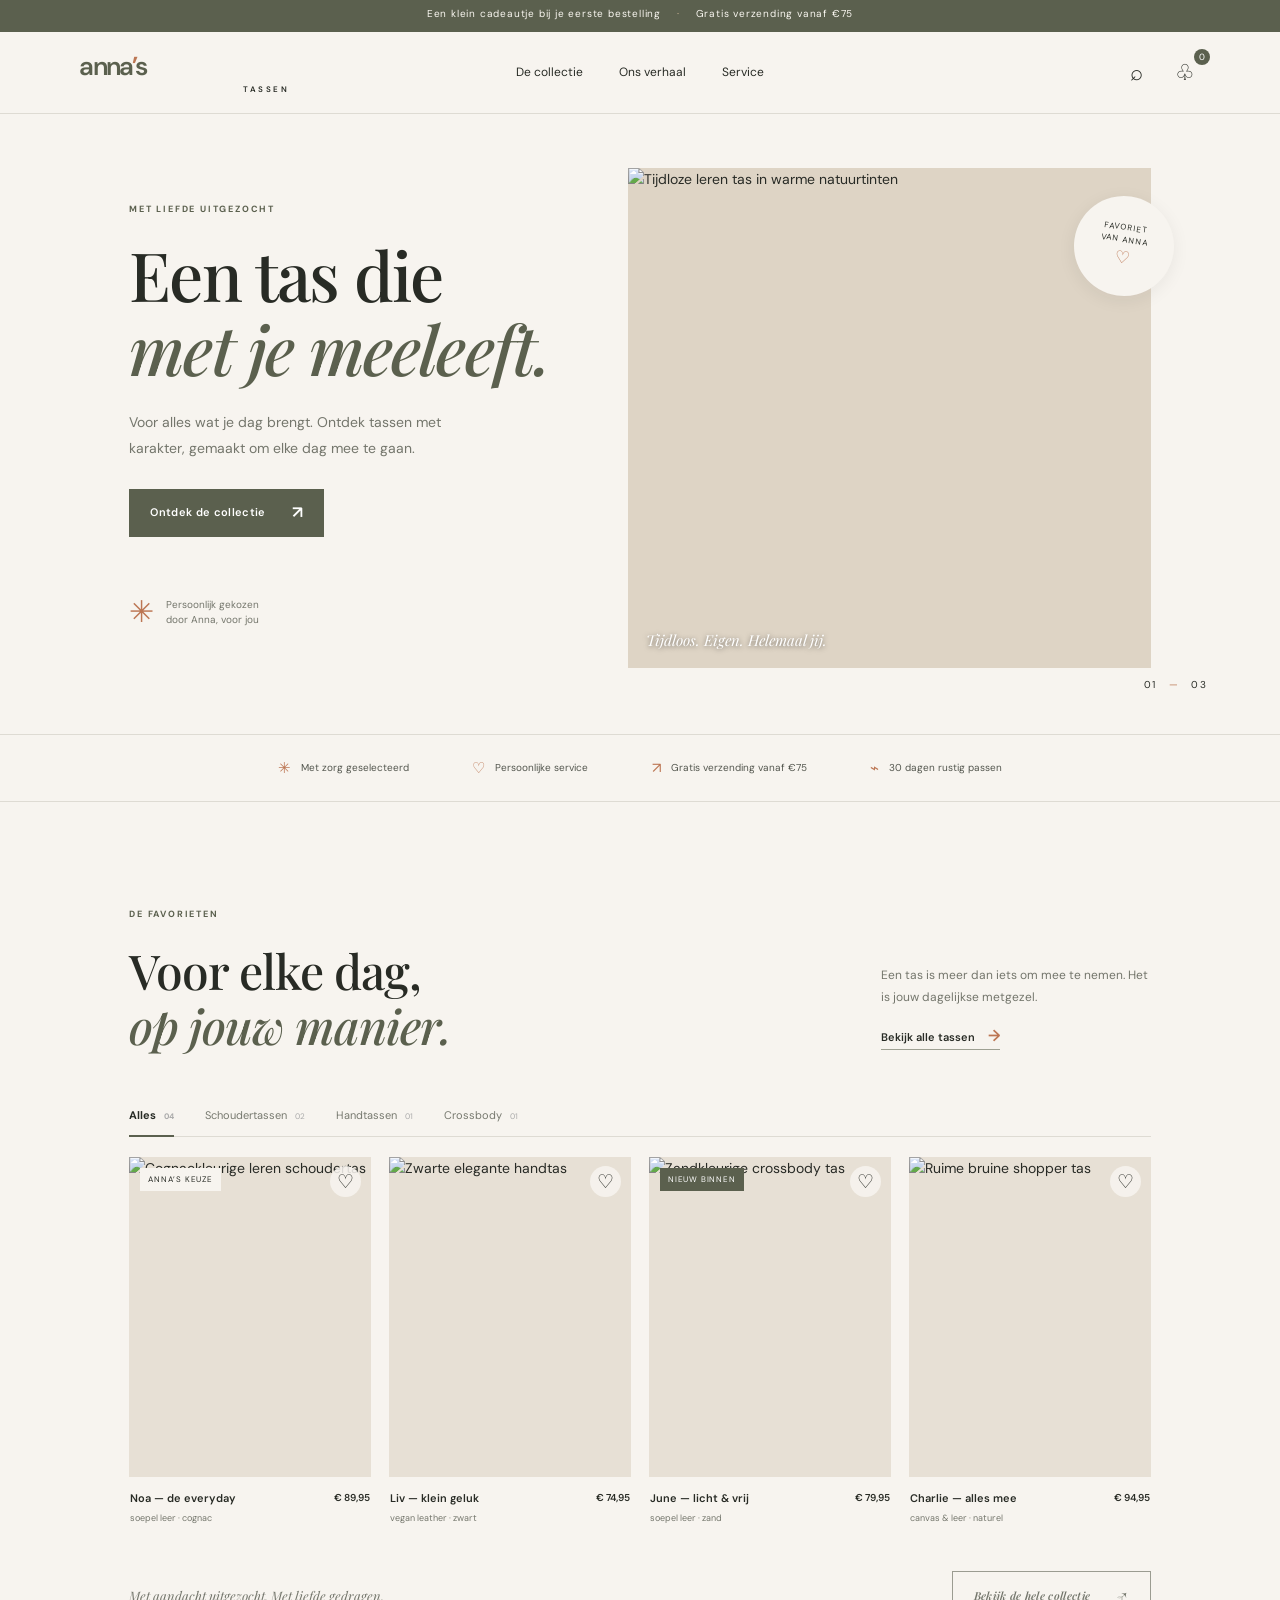
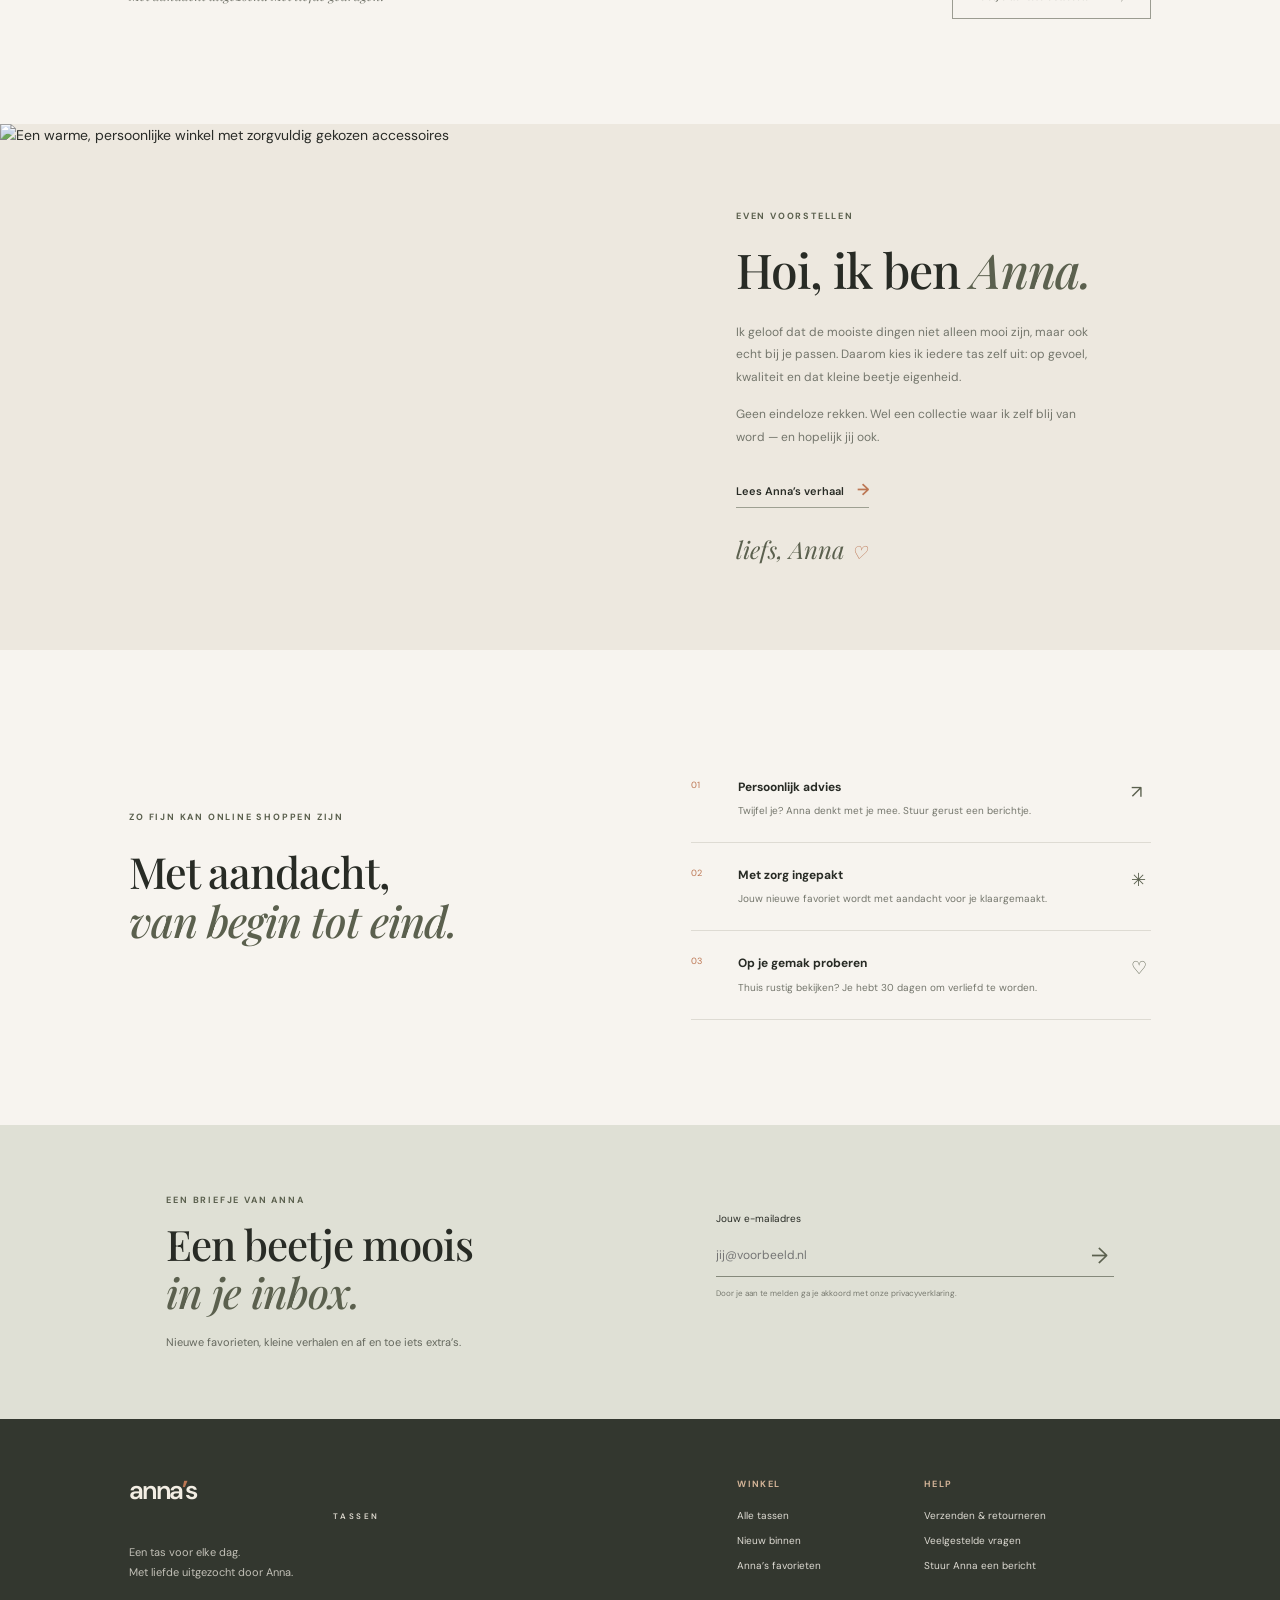
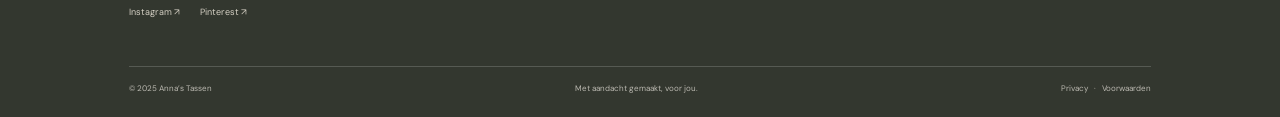
==== index.html @ 324e14d8 "Add files via upload" ====
<!doctype html>
<html lang="nl">
<head>
  <meta charset="utf-8"><meta name="viewport" content="width=device-width, initial-scale=1">
  <meta name="theme-color" content="#f7f3ed"><meta name="description" content="Ontdek de mooiste tassen voor elke dag. Met liefde uitgezocht door Anna.">
  <title>Anna’s Tassen — een tas voor elke dag</title>
  <link rel="preconnect" href="https://fonts.googleapis.com"><link rel="preconnect" href="https://fonts.gstatic.com" crossorigin>
  <link href="https://fonts.googleapis.com/css2?family=DM+Sans:wght@400;500;600;700&family=Playfair+Display:ital,wght@0,500;0,600;0,700;1,500;1,600&display=swap" rel="stylesheet">
  <link rel="stylesheet" href="styles.css">
</head>
<body>
  <div class="announcement">Een klein cadeautje bij je eerste bestelling <span>·</span> Gratis verzending vanaf €75</div>
  <header class="site-header"><button class="icon-button menu-toggle" aria-label="Menu openen" aria-expanded="false"><span></span><span></span></button><a class="wordmark" href="#home">anna<span>’</span>s <i>TASSEN</i></a><nav class="desktop-nav" aria-label="Hoofdnavigatie"><a href="#collectie">De collectie</a><a href="#verhaal">Ons verhaal</a><a href="#service">Service</a></nav><div class="header-actions"><button class="icon-button search-button" aria-label="Zoeken">⌕</button><button class="icon-button bag-button" aria-label="Winkelmandje">♧ <span class="bag-count">0</span></button></div></header>
  <main id="home">
    <section class="hero"><div class="hero-copy"><p class="eyebrow">MET LIEFDE UITGEZOCHT</p><h1>Een tas die<br><em>met je meeleeft.</em></h1><p class="hero-intro">Voor alles wat je dag brengt. Ontdek tassen met karakter, gemaakt om elke dag mee te gaan.</p><a class="button button-dark" href="#collectie">Ontdek de collectie <span>↗</span></a><div class="hero-note"><span class="note-star">✳</span><span>Persoonlijk gekozen<br>door Anna, voor jou</span></div></div><div class="hero-image-wrap"><img class="hero-image" src="https://images.unsplash.com/photo-1584917865442-de89df76afd3?auto=format&fit=crop&w=1400&q=85" alt="Tijdloze leren tas in warme natuurtinten"><div class="image-stamp"><span>FAVORIET<br>VAN ANNA</span><b>♡</b></div><div class="hero-caption">Tijdloos. Eigen. Helemaal jij.</div></div><div class="hero-index">01 <span>—</span> 03</div></section>
    <section class="trust-strip"><div><span>✳</span> Met zorg geselecteerd</div><div><span>♡</span> Persoonlijke service</div><div><span>↗</span> Gratis verzending vanaf €75</div><div><span>⌁</span> 30 dagen rustig passen</div></section>
    <section class="collection section-pad" id="collectie"><div class="section-heading"><div><p class="eyebrow">DE FAVORIETEN</p><h2>Voor elke dag,<br><em>op jouw manier.</em></h2></div><div class="heading-side"><p>Een tas is meer dan iets om mee te nemen. Het is jouw dagelijkse metgezel.</p><a class="text-link" href="winkel.html">Bekijk alle tassen <span>→</span></a></div></div>
      <div class="category-row"><button class="category active" data-filter="all">Alles <span>04</span></button><button class="category" data-filter="schouder">Schoudertassen <span>02</span></button><button class="category" data-filter="hand">Handtassen <span>01</span></button><button class="category" data-filter="crossbody">Crossbody <span>01</span></button></div>
      <div class="product-grid" id="producten">
        <article class="product-card" data-type="schouder"><a href="winkel.html" class="product-image"><img src="https://images.unsplash.com/photo-1590874103328-eac38a683ce7?auto=format&fit=crop&w=900&q=85" alt="Cognackleurige leren schoudertas"><span class="product-tag">ANNA’S KEUZE</span><button class="favorite" aria-label="Bewaar de Noa tas">♡</button></a><div class="product-info"><div><h3>Noa — de everyday</h3><p>soepel leer · cognac</p></div><span>€ 89,95</span></div></article>
        <article class="product-card" data-type="hand"><a href="winkel.html" class="product-image"><img src="https://images.unsplash.com/photo-1584917865442-de89df76afd3?auto=format&fit=crop&w=900&q=85" alt="Zwarte elegante handtas"><button class="favorite" aria-label="Bewaar de Liv tas">♡</button></a><div class="product-info"><div><h3>Liv — klein geluk</h3><p>vegan leather · zwart</p></div><span>€ 74,95</span></div></article>
        <article class="product-card" data-type="crossbody"><a href="winkel.html" class="product-image"><img src="https://images.unsplash.com/photo-1591561954557-26941169b49e?auto=format&fit=crop&w=900&q=85" alt="Zandkleurige crossbody tas"><span class="product-tag tag-new">NIEUW BINNEN</span><button class="favorite" aria-label="Bewaar de June tas">♡</button></a><div class="product-info"><div><h3>June — licht &amp; vrij</h3><p>soepel leer · zand</p></div><span>€ 79,95</span></div></article>
        <article class="product-card" data-type="schouder"><a href="winkel.html" class="product-image"><img src="https://images.unsplash.com/photo-1566150905458-1bf1fc113f0d?auto=format&fit=crop&w=900&q=85" alt="Ruime bruine shopper tas"><button class="favorite" aria-label="Bewaar de Charlie tas">♡</button></a><div class="product-info"><div><h3>Charlie — alles mee</h3><p>canvas &amp; leer · naturel</p></div><span>€ 94,95</span></div></article>
      </div><div class="collection-bottom"><span>Met aandacht uitgezocht. Met liefde gedragen.</span><a class="button button-outline" href="winkel.html">Bekijk de hele collectie <span>↗</span></a></div>
    </section>
    <section class="story" id="verhaal"><div class="story-image"><img src="https://images.unsplash.com/photo-1441986300917-64674bd600d8?auto=format&fit=crop&w=1200&q=85" alt="Een warme, persoonlijke winkel met zorgvuldig gekozen accessoires"></div><div class="story-copy"><p class="eyebrow">EVEN VOORSTELLEN</p><h2>Hoi, ik ben <em>Anna.</em></h2><p>Ik geloof dat de mooiste dingen niet alleen mooi zijn, maar ook echt bij je passen. Daarom kies ik iedere tas zelf uit: op gevoel, kwaliteit en dat kleine beetje eigenheid.</p><p>Geen eindeloze rekken. Wel een collectie waar ik zelf blij van word — en hopelijk jij ook.</p><a class="text-link" href="#service">Lees Anna’s verhaal <span>→</span></a><div class="signature">liefs, Anna <span>♡</span></div></div></section>
    <section class="service section-pad" id="service"><div class="service-title"><p class="eyebrow">ZO FIJN KAN ONLINE SHOPPEN ZIJN</p><h2>Met aandacht,<br><em>van begin tot eind.</em></h2></div><div class="service-item"><span class="service-number">01</span><div><h3>Persoonlijk advies</h3><p>Twijfel je? Anna denkt met je mee. Stuur gerust een berichtje.</p></div><span class="service-symbol">↗</span></div><div class="service-item"><span class="service-number">02</span><div><h3>Met zorg ingepakt</h3><p>Jouw nieuwe favoriet wordt met aandacht voor je klaargemaakt.</p></div><span class="service-symbol">✳</span></div><div class="service-item"><span class="service-number">03</span><div><h3>Op je gemak proberen</h3><p>Thuis rustig bekijken? Je hebt 30 dagen om verliefd te worden.</p></div><span class="service-symbol">♡</span></div></section>
    <section class="newsletter"><div><p class="eyebrow">EEN BRIEFJE VAN ANNA</p><h2>Een beetje moois<br><em>in je inbox.</em></h2><p>Nieuwe favorieten, kleine verhalen en af en toe iets extra’s.</p></div><form class="newsletter-form"><label for="email">Jouw e-mailadres</label><div><input type="email" id="email" placeholder="jij@voorbeeld.nl" required><button aria-label="Aanmelden">→</button></div><small>Door je aan te melden ga je akkoord met onze privacyverklaring.</small><p class="form-message" aria-live="polite"></p></form></section>
  </main>
  <footer class="footer"><div class="footer-main"><a class="wordmark footer-mark" href="#home">anna<span>’</span>s <i>TASSEN</i></a><p>Een tas voor elke dag.<br>Met liefde uitgezocht door Anna.</p><div class="socials"><a href="#">Instagram ↗</a><a href="#">Pinterest ↗</a></div></div><div class="footer-links"><div><h4>WINKEL</h4><a href="winkel.html">Alle tassen</a><a href="winkel.html">Nieuw binnen</a><a href="winkel.html">Anna’s favorieten</a></div><div><h4>HELP</h4><a href="#service">Verzenden &amp; retourneren</a><a href="#service">Veelgestelde vragen</a><a href="mailto:hallo@annastassen.nl">Stuur Anna een bericht</a></div></div><div class="footer-bottom"><span>© 2025 Anna’s Tassen</span><span>Met aandacht gemaakt, voor jou.</span><span>Privacy &nbsp; · &nbsp; Voorwaarden</span></div></footer>
  <div class="toast" role="status" aria-live="polite"></div><script src="script.js"></script>
</body>
</html>
---- styles.css ----
:root{--paper:#f7f4ef;--cream:#eee8de;--ink:#282b25;--muted:#74766c;--olive:#5b604e;--line:#dedbd3;--accent:#bc7653}*{box-sizing:border-box}html{scroll-behavior:smooth}body{margin:0;background:var(--paper);color:var(--ink);font:14px/1.6 'DM Sans',sans-serif}a{color:inherit;text-decoration:none}button,input{font:inherit}.announcement{height:32px;background:var(--olive);color:#fbf8f2;text-align:center;font-size:10px;letter-spacing:.08em;padding:6px}.announcement span{padding:0 12px;color:#d5bd9d}.site-header{height:82px;padding:0 6.2%;display:grid;grid-template-columns:1fr 1fr 1fr;align-items:center;border-bottom:1px solid var(--line)}.wordmark{font-size:26px;letter-spacing:-1.8px;font-weight:600;line-height:1;color:var(--olive);white-space:nowrap}.wordmark span{color:var(--accent)}.wordmark i{font-size:8px;letter-spacing:2.6px;font-style:normal;display:block;text-align:center;margin-top:6px;color:var(--ink)}.desktop-nav{display:flex;gap:36px;justify-content:center;font-size:12px}.desktop-nav a:hover,.text-link:hover{color:var(--accent)}.header-actions{display:flex;justify-content:flex-end;gap:20px}.icon-button{border:0;background:none;color:var(--ink);font-size:22px;cursor:pointer;position:relative}.bag-count{font-size:9px;background:var(--olive);color:#fff;border-radius:50%;width:16px;height:16px;display:inline-flex;align-items:center;justify-content:center;position:absolute;top:-5px;right:-9px}.menu-toggle{display:none}.hero{min-height:620px;padding:48px 10.1% 60px;display:grid;grid-template-columns:.9fr 1.1fr;gap:7%;align-items:center;position:relative}.eyebrow{font-size:9px;letter-spacing:.2em;font-weight:700;color:var(--olive);margin:0 0 22px}.hero h1,.shop-intro h1{font:500 clamp(44px,5.3vw,70px)/1.08 'Playfair Display',serif;letter-spacing:-1.8px;margin:0}.hero h1 em,.shop-intro h1 em{font-weight:500;color:var(--olive)}.hero-intro{max-width:350px;color:var(--muted);font-size:14px;line-height:1.9;margin:24px 0 27px}.button{min-height:48px;padding:0 21px;display:inline-flex;align-items:center;gap:26px;font-size:11px;font-weight:600;letter-spacing:.03em;transition:.2s}.button span{font-size:17px}.button-dark{background:var(--olive);color:white}.button-dark:hover{background:#454a3b;transform:translateY(-2px)}.button-outline{border:1px solid #9b9c91}.button-outline:hover{background:var(--olive);color:white;border-color:var(--olive)}.hero-note{display:flex;align-items:center;gap:12px;margin-top:52px;color:var(--muted);font-size:10px;line-height:1.5}.note-star{font-size:30px;color:var(--accent)}.hero-image-wrap{height:min(500px,52vw);min-height:390px;position:relative;background:#ded4c5}.hero-image{width:100%;height:100%;object-fit:cover;object-position:center 56%;display:block;filter:saturate(.8)}.image-stamp{position:absolute;right:-23px;top:28px;background:var(--paper);border-radius:50%;height:100px;width:100px;display:grid;align-content:center;text-align:center;font-size:8px;letter-spacing:.14em;line-height:1.5;transform:rotate(8deg);box-shadow:0 4px 18px #2221}.image-stamp b{font-size:17px;color:var(--accent);font-weight:400}.hero-caption{position:absolute;bottom:18px;left:18px;color:white;font:italic 15px 'Playfair Display',serif;text-shadow:0 1px 5px #0008}.hero-index{position:absolute;right:5.7%;bottom:41px;font-size:10px;letter-spacing:.13em}.hero-index span{color:var(--accent);padding:0 8px}.trust-strip{display:flex;justify-content:center;gap:5.5%;padding:21px 5%;border-block:1px solid var(--line);font-size:10px;color:#53564e}.trust-strip span{font-size:15px;color:var(--accent);vertical-align:-2px;padding-right:7px}.section-pad{padding:105px 10.1%}.section-heading{display:flex;justify-content:space-between;align-items:flex-end}.section-heading h2,.story h2,.service h2,.newsletter h2{font:500 48px/1.14 'Playfair Display',serif;letter-spacing:-1px;margin:0}.section-heading h2 em,.story h2 em,.service h2 em,.newsletter h2 em{font-weight:500;color:var(--olive)}.heading-side{max-width:270px;margin-bottom:4px}.heading-side p,.story-copy>p:not(.eyebrow){font-size:12px;color:var(--muted);line-height:1.9;margin:0 0 14px}.text-link{font-size:11px;font-weight:600;border-bottom:1px solid #9ea092;padding-bottom:5px}.text-link span{font-size:16px;margin-left:10px;color:var(--accent)}.category-row{display:flex;gap:31px;margin:54px 0 20px;border-bottom:1px solid var(--line)}.category{padding:0 0 12px;border:0;background:none;color:#77796f;font-size:11px;cursor:pointer;position:relative}.category span{font-size:8px;padding-left:5px;color:#aaa}.category.active{color:var(--ink);font-weight:700}.category.active:after{content:'';height:2px;background:var(--olive);position:absolute;bottom:-1px;left:0;right:0}.product-grid{display:grid;grid-template-columns:repeat(4,1fr);gap:18px}.product-card{min-width:0}.product-image{height:320px;display:block;position:relative;overflow:hidden;background:#e7e0d5}.product-image img{width:100%;height:100%;object-fit:cover;transition:transform .5s;filter:saturate(.8)}.product-card:hover .product-image img{transform:scale(1.035)}.product-tag{position:absolute;left:11px;top:11px;padding:5px 8px;background:var(--paper);font-size:8px;letter-spacing:.1em}.tag-new{background:var(--olive);color:white}.favorite{position:absolute;right:10px;top:9px;width:31px;height:31px;border:0;border-radius:50%;background:#f7f4efdd;font-size:19px;cursor:pointer;color:var(--ink)}.favorite.selected{color:var(--accent)}.product-info{display:flex;justify-content:space-between;gap:5px;padding:13px 1px}.product-info h3{font-size:11px;font-weight:600;margin:0}.product-info p{font-size:9px;color:var(--muted);margin:3px 0}.product-info>span{font-size:10px;font-weight:600;white-space:nowrap}.collection-bottom{display:flex;align-items:center;justify-content:space-between;margin-top:30px;color:var(--muted);font:italic 13px 'Playfair Display',serif}.story{display:grid;grid-template-columns:1fr 1fr;background:#ede8df;min-height:480px}.story-image{min-height:480px}.story-image img{width:100%;height:100%;max-height:560px;object-fit:cover;filter:saturate(.65)}.story-copy{padding:85px 15%;align-self:center}.story-copy .eyebrow{margin-bottom:18px}.story h2{margin-bottom:24px}.story-copy>p:not(.eyebrow){max-width:370px}.story-copy .text-link{display:inline-block;margin-top:14px}.signature{font:italic 24px 'Playfair Display',serif;color:var(--olive);margin-top:25px}.signature span{font-size:18px;color:var(--accent)}.service{display:grid;grid-template-columns:1fr 1fr;column-gap:10%;row-gap:0}.service-title{grid-row:span 3;align-self:center;padding-bottom:20px}.service-title h2{font-size:43px}.service-item{display:grid;grid-template-columns:35px 1fr 20px;gap:12px;padding:23px 0;border-bottom:1px solid var(--line);align-items:start}.service-number{font-size:9px;color:var(--accent)}.service-item h3{font-size:12px;margin:0 0 5px}.service-item p{font-size:10px;color:var(--muted);margin:0;line-height:1.7}.service-symbol{color:var(--olive);font-size:18px}.newsletter{background:#dfe0d5;padding:68px 13%;display:flex;justify-content:space-between;align-items:center;gap:7%}.newsletter .eyebrow{margin-bottom:14px}.newsletter h2{font-size:42px}.newsletter>div>p:last-child{color:#65685e;font-size:11px;margin:17px 0 0}.newsletter-form{width:42%;min-width:280px}.newsletter-form label{display:block;font-size:10px;margin-bottom:8px}.newsletter-form>div{display:flex;border-bottom:1px solid #85897b}.newsletter-form input{flex:1;background:transparent;border:0;outline:0;padding:11px 0;font-size:12px}.newsletter-form button{border:0;background:transparent;font-size:22px;color:var(--olive);cursor:pointer}.newsletter-form small{display:block;font-size:8px;color:#77796f;margin-top:10px}.form-message{min-height:14px;font-size:10px;color:var(--olive)}.footer{background:#33372f;color:#f4f0e8;padding:58px 10.1% 22px;display:grid;grid-template-columns:1.1fr 1fr;column-gap:15%}.footer-mark{color:#f3eee4}.footer-mark i{color:#ded9cf}.footer-main>p{font-size:11px;line-height:1.8;color:#c2c0b7;margin:23px 0}.socials{display:flex;gap:20px;font-size:9px;color:#d5d0c4}.footer-links{display:grid;grid-template-columns:1fr 1.4fr;gap:25px}.footer-links h4{font-size:9px;letter-spacing:.15em;color:#d2b397;margin:0 0 16px}.footer-links a{display:block;font-size:10px;color:#dedbd3;margin:9px 0}.footer-bottom{grid-column:1/-1;border-top:1px solid #ffffff2c;margin-top:46px;padding-top:15px;display:flex;justify-content:space-between;font-size:8px;color:#bcbab2}.toast{position:fixed;bottom:22px;left:50%;transform:translate(-50%,20px);opacity:0;pointer-events:none;background:var(--ink);color:white;padding:12px 18px;font-size:11px;transition:.25s;z-index:5}.toast.visible{opacity:1;transform:translate(-50%,0)}.shop-intro{padding-bottom:45px}.shop-intro h1{max-width:600px}.shop-intro>p:not(.eyebrow){max-width:430px;color:var(--muted);font-size:13px;margin:20px 0}.shop-collection{padding-top:20px}.shop-count{display:flex;justify-content:space-between;border-bottom:1px solid var(--line);padding:0 0 14px;font-size:11px;font-weight:600}.shop-count span+span{font-size:9px;color:var(--muted);font-weight:400}
@media(max-width:900px){.site-header{padding:0 5%}.hero{padding:42px 7%;gap:5%;min-height:560px}.hero-image-wrap{min-height:350px}.section-pad{padding:80px 7%}.product-grid{grid-template-columns:repeat(2,1fr);gap:24px 16px}.product-image{height:350px}.story-copy{padding:60px 10%}.trust-strip{gap:20px;flex-wrap:wrap}.service{padding:75px 7%;column-gap:5%}.newsletter{padding:60px 8%}.footer{padding-left:7%;padding-right:7%}}
@media(max-width:620px){.announcement{font-size:8px;letter-spacing:.02em}.site-header{height:70px;grid-template-columns:40px 1fr 70px}.menu-toggle{display:flex;flex-direction:column;gap:5px;padding:8px}.menu-toggle span{width:18px;height:1px;background:var(--ink)}.wordmark{justify-self:center;font-size:23px}.desktop-nav{display:none;position:absolute;z-index:4;top:102px;left:0;right:0;background:var(--paper);padding:22px 7%;flex-direction:column;gap:17px;border-bottom:1px solid var(--line)}.desktop-nav.open{display:flex}.header-actions{gap:10px}.search-button{display:none}.hero{display:flex;flex-direction:column;align-items:stretch;padding:43px 7% 58px;gap:28px}.hero-copy{padding:0}.hero h1{font-size:50px}.hero-intro{margin:17px 0 20px;font-size:12px}.hero-note{display:none}.hero-image-wrap{height:370px;min-height:0;margin-right:12px}.image-stamp{width:82px;height:82px;right:-12px}.hero-index{right:7%;bottom:24px}.trust-strip{padding:16px 7%;justify-content:space-between;gap:12px 8px;font-size:9px}.trust-strip>div{width:46%}.section-pad{padding:67px 7%}.section-heading{display:block}.section-heading h2,.story h2,.service h2,.newsletter h2{font-size:40px}.heading-side{margin-top:20px}.category-row{gap:22px;overflow-x:auto;white-space:nowrap;margin:36px 0 17px}.category{font-size:10px}.product-grid{gap:20px 10px}.product-image{height:230px}.product-info{display:block;padding-top:10px}.product-info>span{display:block;margin-top:4px}.product-info h3{font-size:10px}.product-info p{font-size:8px}.product-tag{font-size:7px;left:7px;top:7px}.favorite{right:6px;top:6px;width:27px;height:27px}.collection-bottom{align-items:flex-start;gap:16px;flex-direction:column}.collection-bottom .button{min-height:43px}.story{grid-template-columns:1fr}.story-image{min-height:300px;height:300px}.story-copy{padding:48px 8% 55px}.service{display:block;padding:66px 7%}.service-title{margin-bottom:24px}.service-title h2{font-size:38px}.service-item{padding:18px 0}.newsletter{display:block;padding:53px 8%}.newsletter h2{font-size:38px}.newsletter-form{width:100%;min-width:0;margin-top:28px}.footer{display:block;padding:48px 8% 18px}.footer-links{margin-top:36px;gap:13px}.footer-bottom{margin-top:36px;flex-wrap:wrap;gap:10px}.footer-bottom span:nth-child(2){order:3;width:100%}.shop-intro{padding-bottom:35px}.shop-intro h1{font-size:48px}.shop-collection{padding-top:15px}}
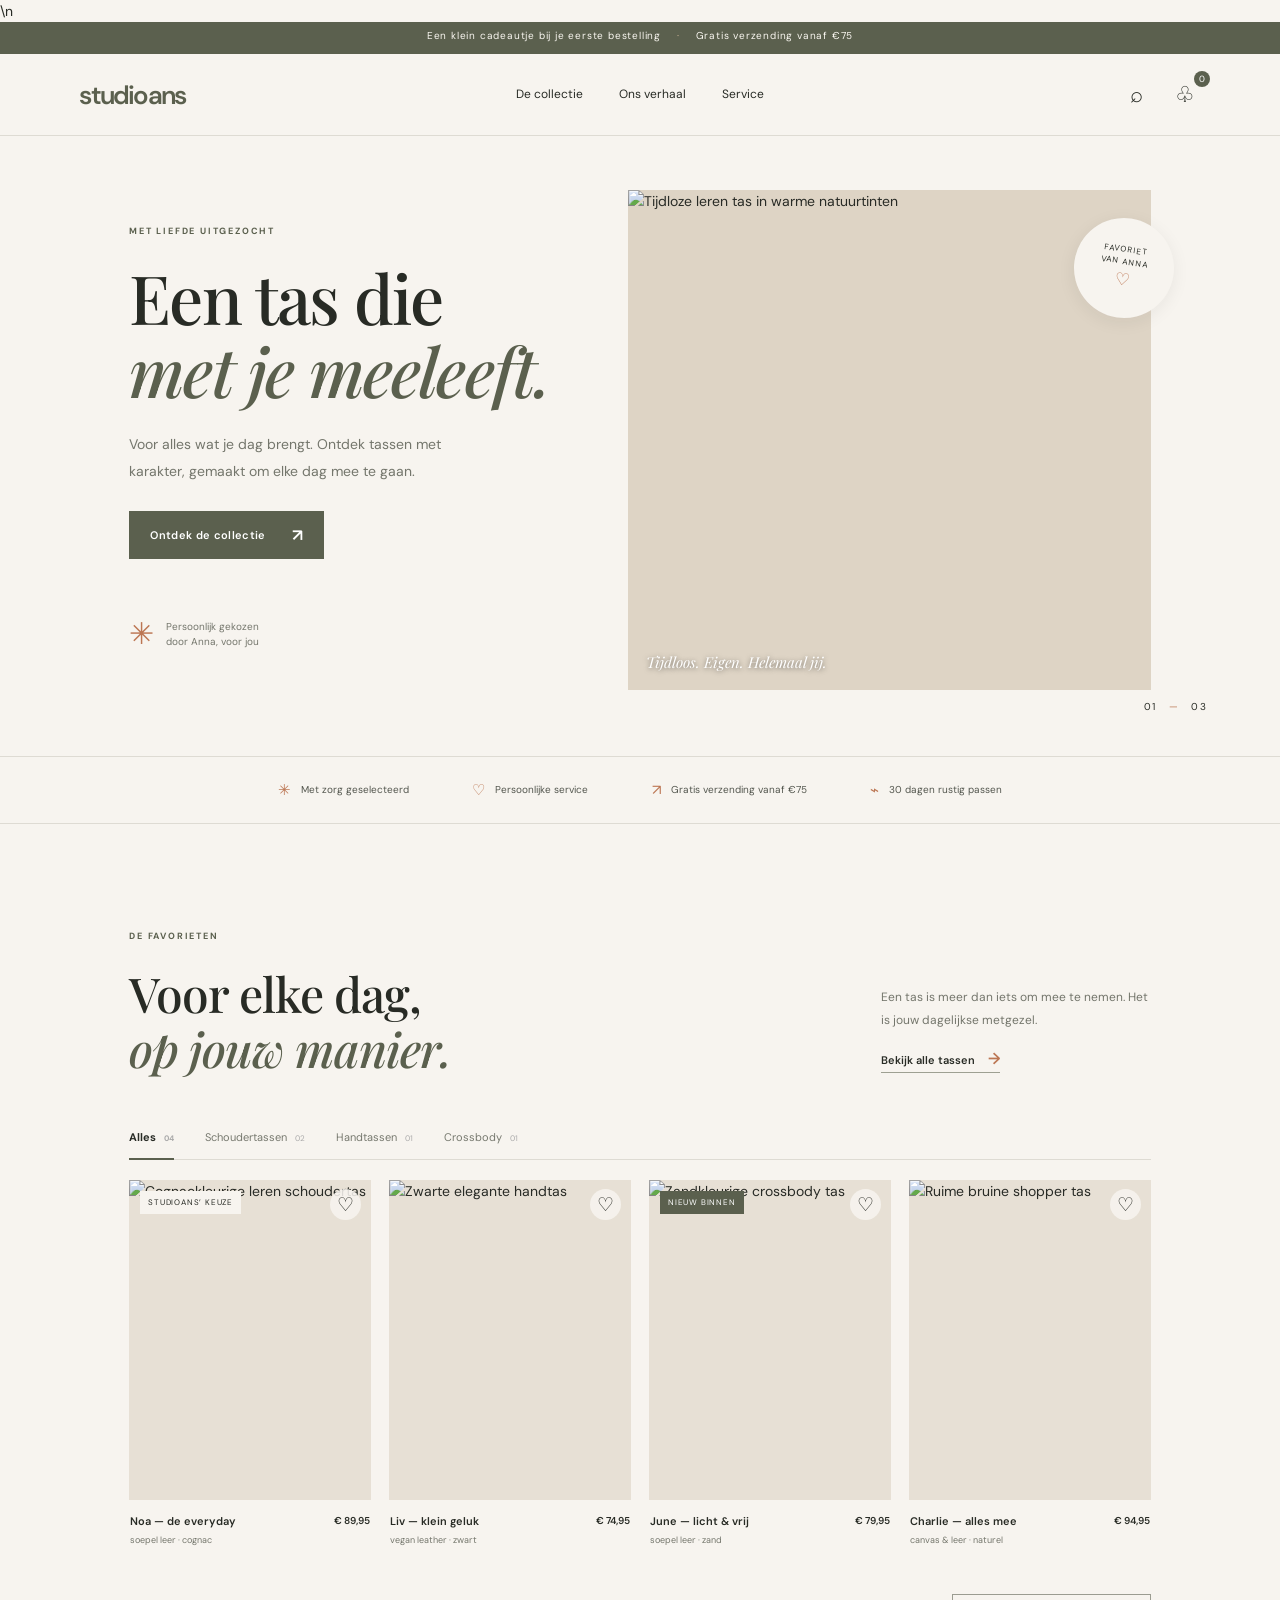
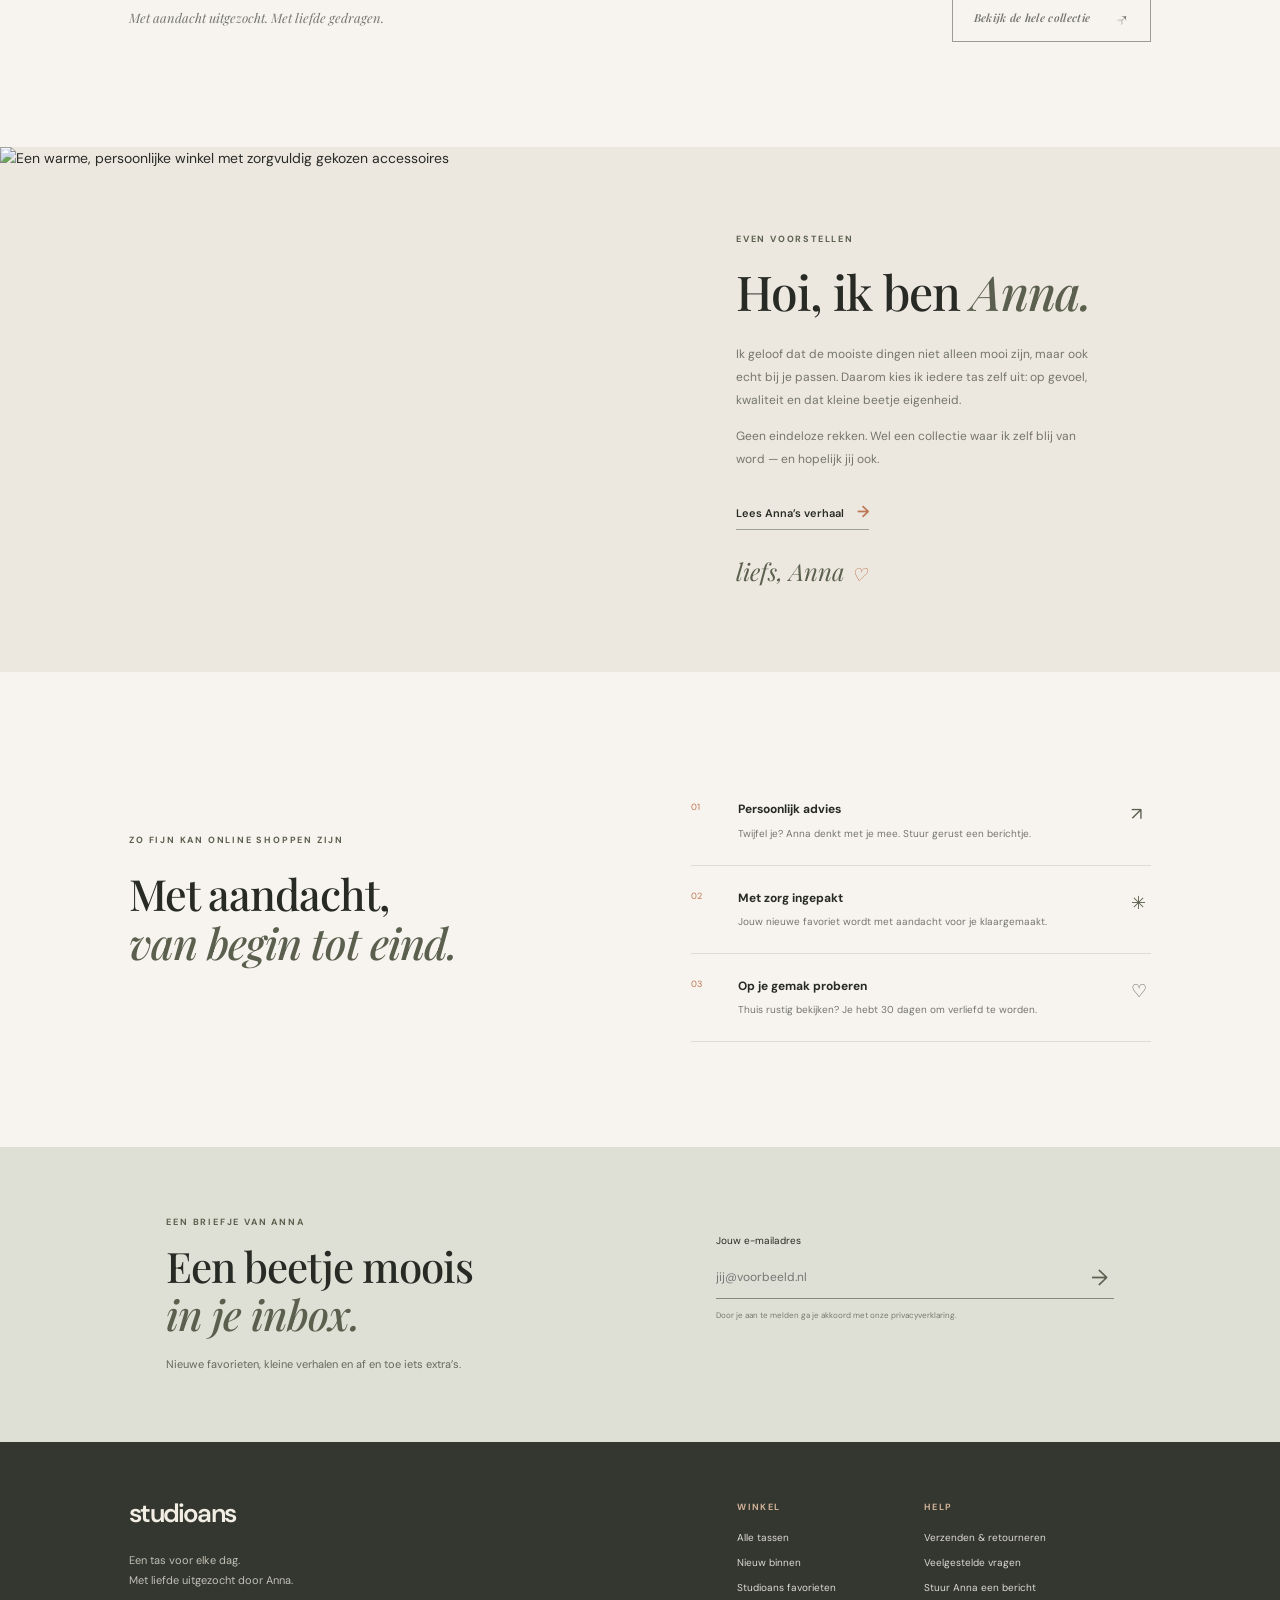
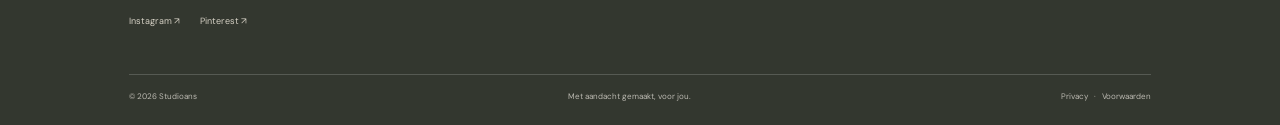
==== commit ab3f3ba9: "Update site branding to Studioans" ====
--- a/index.html
+++ b/index.html
@@ -2,22 +2,22 @@
 <html lang="nl">
 <head>
   <meta charset="utf-8"><meta name="viewport" content="width=device-width, initial-scale=1">
-  <meta name="theme-color" content="#f7f3ed"><meta name="description" content="Ontdek de mooiste tassen voor elke dag. Met liefde uitgezocht door Anna.">
-  <title>Anna’s Tassen — een tas voor elke dag</title>
+  <meta name="theme-color" content="#f7f3ed"><meta name="description" content="Ontdek Studioans: tassen met karakter, met liefde uitgekozen voor elke dag.">
+  <title>Studioans — tassen voor elke dag</title>
   <link rel="preconnect" href="https://fonts.googleapis.com"><link rel="preconnect" href="https://fonts.gstatic.com" crossorigin>
   <link href="https://fonts.googleapis.com/css2?family=DM+Sans:wght@400;500;600;700&family=Playfair+Display:ital,wght@0,500;0,600;0,700;1,500;1,600&display=swap" rel="stylesheet">
-  <link rel="stylesheet" href="styles.css">
+  <link rel="stylesheet" href="styles.css">\n  <link rel="icon" href="favicon.jpg" type="image/jpeg">
 </head>
 <body>
   <div class="announcement">Een klein cadeautje bij je eerste bestelling <span>·</span> Gratis verzending vanaf €75</div>
-  <header class="site-header"><button class="icon-button menu-toggle" aria-label="Menu openen" aria-expanded="false"><span></span><span></span></button><a class="wordmark" href="#home">anna<span>’</span>s <i>TASSEN</i></a><nav class="desktop-nav" aria-label="Hoofdnavigatie"><a href="#collectie">De collectie</a><a href="#verhaal">Ons verhaal</a><a href="#service">Service</a></nav><div class="header-actions"><button class="icon-button search-button" aria-label="Zoeken">⌕</button><button class="icon-button bag-button" aria-label="Winkelmandje">♧ <span class="bag-count">0</span></button></div></header>
+  <header class="site-header"><button class="icon-button menu-toggle" aria-label="Menu openen" aria-expanded="false"><span></span><span></span></button><a class="wordmark" href="#home">studioans</a><nav class="desktop-nav" aria-label="Hoofdnavigatie"><a href="#collectie">De collectie</a><a href="#verhaal">Ons verhaal</a><a href="#service">Service</a></nav><div class="header-actions"><button class="icon-button search-button" aria-label="Zoeken">⌕</button><button class="icon-button bag-button" aria-label="Winkelmandje">♧ <span class="bag-count">0</span></button></div></header>
   <main id="home">
     <section class="hero"><div class="hero-copy"><p class="eyebrow">MET LIEFDE UITGEZOCHT</p><h1>Een tas die<br><em>met je meeleeft.</em></h1><p class="hero-intro">Voor alles wat je dag brengt. Ontdek tassen met karakter, gemaakt om elke dag mee te gaan.</p><a class="button button-dark" href="#collectie">Ontdek de collectie <span>↗</span></a><div class="hero-note"><span class="note-star">✳</span><span>Persoonlijk gekozen<br>door Anna, voor jou</span></div></div><div class="hero-image-wrap"><img class="hero-image" src="https://images.unsplash.com/photo-1584917865442-de89df76afd3?auto=format&fit=crop&w=1400&q=85" alt="Tijdloze leren tas in warme natuurtinten"><div class="image-stamp"><span>FAVORIET<br>VAN ANNA</span><b>♡</b></div><div class="hero-caption">Tijdloos. Eigen. Helemaal jij.</div></div><div class="hero-index">01 <span>—</span> 03</div></section>
     <section class="trust-strip"><div><span>✳</span> Met zorg geselecteerd</div><div><span>♡</span> Persoonlijke service</div><div><span>↗</span> Gratis verzending vanaf €75</div><div><span>⌁</span> 30 dagen rustig passen</div></section>
     <section class="collection section-pad" id="collectie"><div class="section-heading"><div><p class="eyebrow">DE FAVORIETEN</p><h2>Voor elke dag,<br><em>op jouw manier.</em></h2></div><div class="heading-side"><p>Een tas is meer dan iets om mee te nemen. Het is jouw dagelijkse metgezel.</p><a class="text-link" href="winkel.html">Bekijk alle tassen <span>→</span></a></div></div>
       <div class="category-row"><button class="category active" data-filter="all">Alles <span>04</span></button><button class="category" data-filter="schouder">Schoudertassen <span>02</span></button><button class="category" data-filter="hand">Handtassen <span>01</span></button><button class="category" data-filter="crossbody">Crossbody <span>01</span></button></div>
       <div class="product-grid" id="producten">
-        <article class="product-card" data-type="schouder"><a href="winkel.html" class="product-image"><img src="https://images.unsplash.com/photo-1590874103328-eac38a683ce7?auto=format&fit=crop&w=900&q=85" alt="Cognackleurige leren schoudertas"><span class="product-tag">ANNA’S KEUZE</span><button class="favorite" aria-label="Bewaar de Noa tas">♡</button></a><div class="product-info"><div><h3>Noa — de everyday</h3><p>soepel leer · cognac</p></div><span>€ 89,95</span></div></article>
+        <article class="product-card" data-type="schouder"><a href="winkel.html" class="product-image"><img src="https://images.unsplash.com/photo-1590874103328-eac38a683ce7?auto=format&fit=crop&w=900&q=85" alt="Cognackleurige leren schoudertas"><span class="product-tag">STUDIOANS’ KEUZE</span><button class="favorite" aria-label="Bewaar de Noa tas">♡</button></a><div class="product-info"><div><h3>Noa — de everyday</h3><p>soepel leer · cognac</p></div><span>€ 89,95</span></div></article>
         <article class="product-card" data-type="hand"><a href="winkel.html" class="product-image"><img src="https://images.unsplash.com/photo-1584917865442-de89df76afd3?auto=format&fit=crop&w=900&q=85" alt="Zwarte elegante handtas"><button class="favorite" aria-label="Bewaar de Liv tas">♡</button></a><div class="product-info"><div><h3>Liv — klein geluk</h3><p>vegan leather · zwart</p></div><span>€ 74,95</span></div></article>
         <article class="product-card" data-type="crossbody"><a href="winkel.html" class="product-image"><img src="https://images.unsplash.com/photo-1591561954557-26941169b49e?auto=format&fit=crop&w=900&q=85" alt="Zandkleurige crossbody tas"><span class="product-tag tag-new">NIEUW BINNEN</span><button class="favorite" aria-label="Bewaar de June tas">♡</button></a><div class="product-info"><div><h3>June — licht &amp; vrij</h3><p>soepel leer · zand</p></div><span>€ 79,95</span></div></article>
         <article class="product-card" data-type="schouder"><a href="winkel.html" class="product-image"><img src="https://images.unsplash.com/photo-1566150905458-1bf1fc113f0d?auto=format&fit=crop&w=900&q=85" alt="Ruime bruine shopper tas"><button class="favorite" aria-label="Bewaar de Charlie tas">♡</button></a><div class="product-info"><div><h3>Charlie — alles mee</h3><p>canvas &amp; leer · naturel</p></div><span>€ 94,95</span></div></article>
@@ -27,7 +27,7 @@
     <section class="service section-pad" id="service"><div class="service-title"><p class="eyebrow">ZO FIJN KAN ONLINE SHOPPEN ZIJN</p><h2>Met aandacht,<br><em>van begin tot eind.</em></h2></div><div class="service-item"><span class="service-number">01</span><div><h3>Persoonlijk advies</h3><p>Twijfel je? Anna denkt met je mee. Stuur gerust een berichtje.</p></div><span class="service-symbol">↗</span></div><div class="service-item"><span class="service-number">02</span><div><h3>Met zorg ingepakt</h3><p>Jouw nieuwe favoriet wordt met aandacht voor je klaargemaakt.</p></div><span class="service-symbol">✳</span></div><div class="service-item"><span class="service-number">03</span><div><h3>Op je gemak proberen</h3><p>Thuis rustig bekijken? Je hebt 30 dagen om verliefd te worden.</p></div><span class="service-symbol">♡</span></div></section>
     <section class="newsletter"><div><p class="eyebrow">EEN BRIEFJE VAN ANNA</p><h2>Een beetje moois<br><em>in je inbox.</em></h2><p>Nieuwe favorieten, kleine verhalen en af en toe iets extra’s.</p></div><form class="newsletter-form"><label for="email">Jouw e-mailadres</label><div><input type="email" id="email" placeholder="jij@voorbeeld.nl" required><button aria-label="Aanmelden">→</button></div><small>Door je aan te melden ga je akkoord met onze privacyverklaring.</small><p class="form-message" aria-live="polite"></p></form></section>
   </main>
-  <footer class="footer"><div class="footer-main"><a class="wordmark footer-mark" href="#home">anna<span>’</span>s <i>TASSEN</i></a><p>Een tas voor elke dag.<br>Met liefde uitgezocht door Anna.</p><div class="socials"><a href="#">Instagram ↗</a><a href="#">Pinterest ↗</a></div></div><div class="footer-links"><div><h4>WINKEL</h4><a href="winkel.html">Alle tassen</a><a href="winkel.html">Nieuw binnen</a><a href="winkel.html">Anna’s favorieten</a></div><div><h4>HELP</h4><a href="#service">Verzenden &amp; retourneren</a><a href="#service">Veelgestelde vragen</a><a href="mailto:hallo@annastassen.nl">Stuur Anna een bericht</a></div></div><div class="footer-bottom"><span>© 2025 Anna’s Tassen</span><span>Met aandacht gemaakt, voor jou.</span><span>Privacy &nbsp; · &nbsp; Voorwaarden</span></div></footer>
+  <footer class="footer"><div class="footer-main"><a class="wordmark footer-mark" href="#home">studioans</a><p>Een tas voor elke dag.<br>Met liefde uitgezocht door Anna.</p><div class="socials"><a href="https://www.instagram.com/studioans__/" target="_blank" rel="noopener noreferrer">Instagram ↗</a><a href="#">Pinterest ↗</a></div></div><div class="footer-links"><div><h4>WINKEL</h4><a href="winkel.html">Alle tassen</a><a href="winkel.html">Nieuw binnen</a><a href="winkel.html">Studioans favorieten</a></div><div><h4>HELP</h4><a href="#service">Verzenden &amp; retourneren</a><a href="#service">Veelgestelde vragen</a><a href="mailto:hallo@annastassen.nl">Stuur Anna een bericht</a></div></div><div class="footer-bottom"><span>© 2026 Studioans</span><span>Met aandacht gemaakt, voor jou.</span><span>Privacy &nbsp; · &nbsp; Voorwaarden</span></div></footer>
   <div class="toast" role="status" aria-live="polite"></div><script src="script.js"></script>
 </body>
 </html>
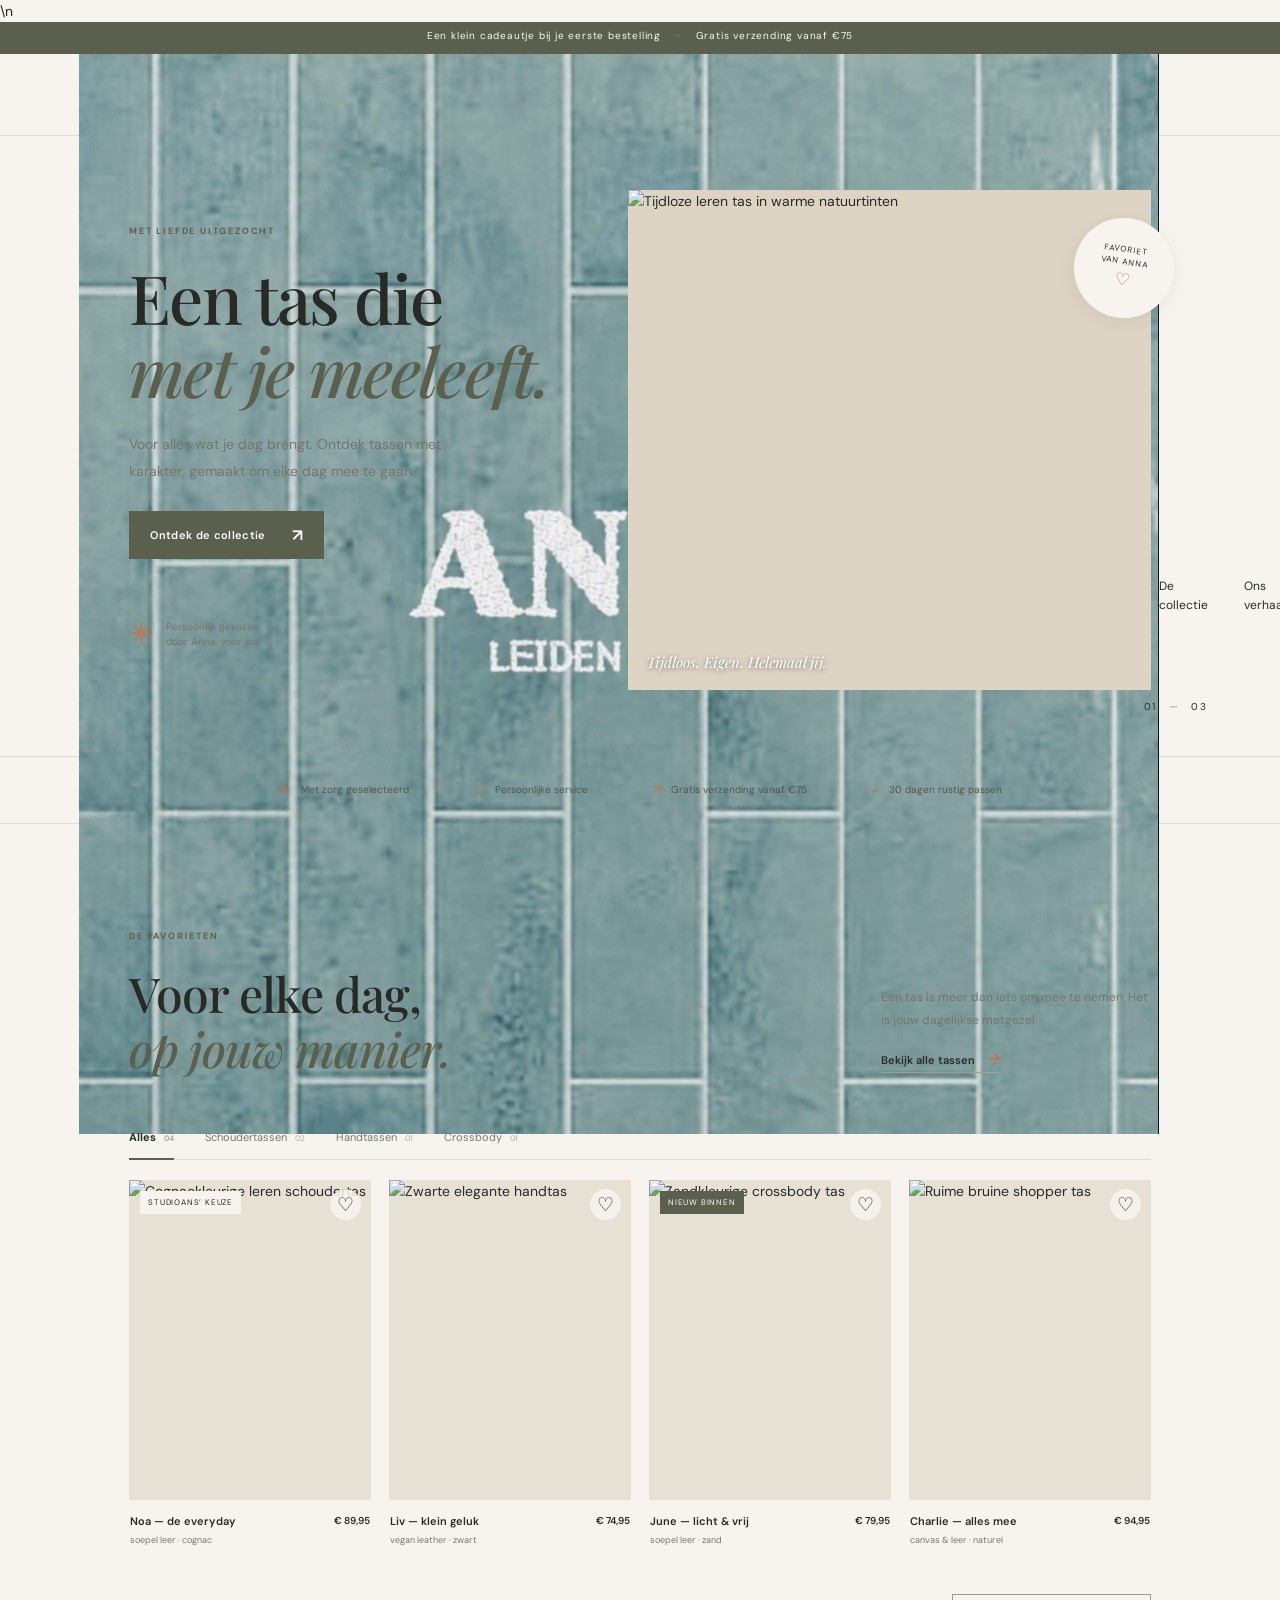
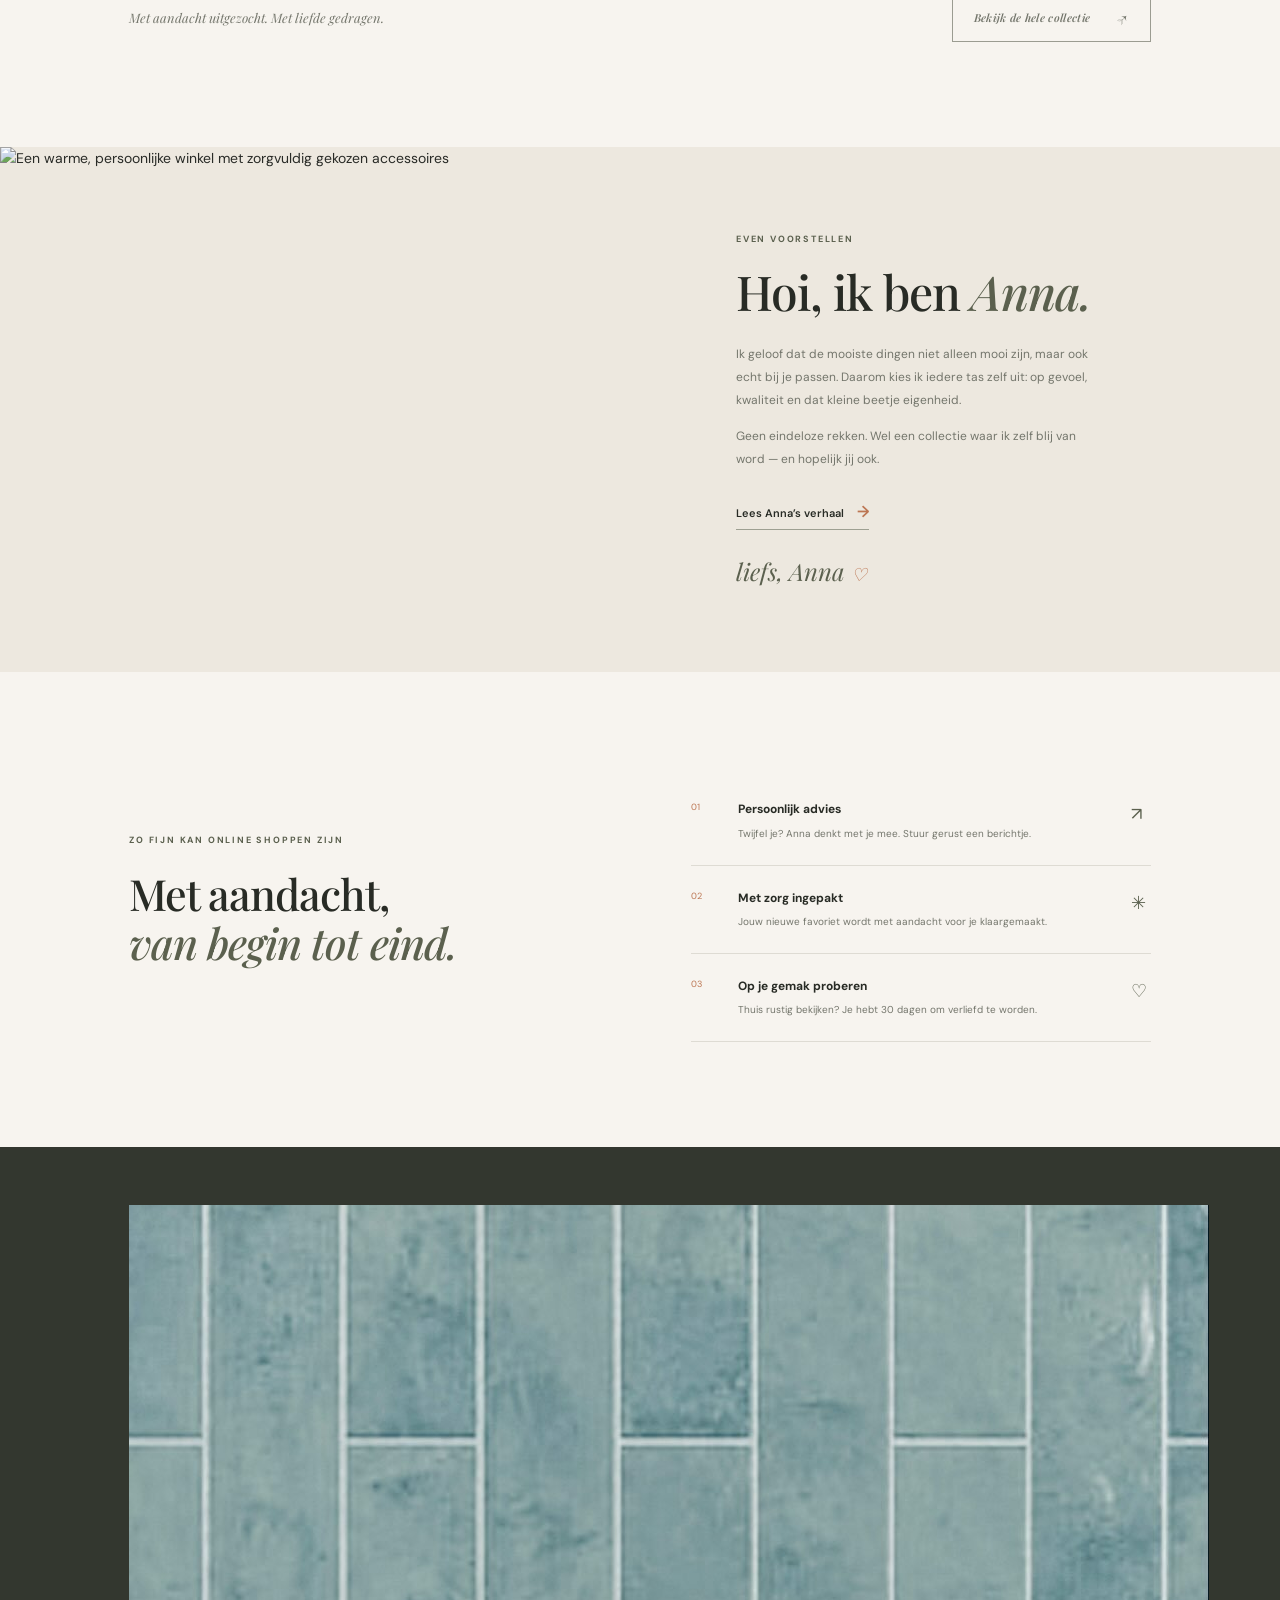
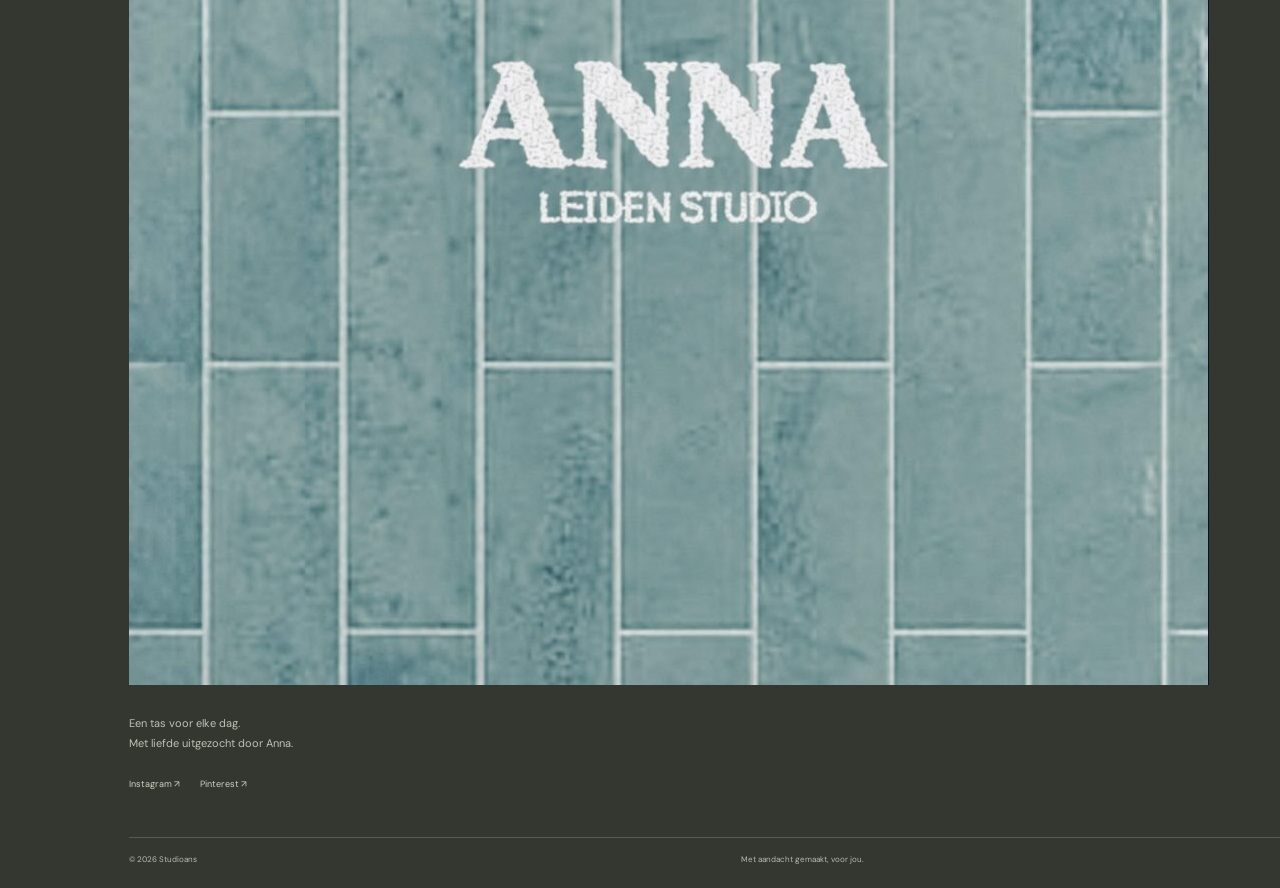
==== commit c9b8482a: "Remove newsletter and show Studioans logo" ====
--- a/index.html
+++ b/index.html
@@ -10,7 +10,7 @@
 </head>
 <body>
   <div class="announcement">Een klein cadeautje bij je eerste bestelling <span>·</span> Gratis verzending vanaf €75</div>
-  <header class="site-header"><button class="icon-button menu-toggle" aria-label="Menu openen" aria-expanded="false"><span></span><span></span></button><a class="wordmark" href="#home">studioans</a><nav class="desktop-nav" aria-label="Hoofdnavigatie"><a href="#collectie">De collectie</a><a href="#verhaal">Ons verhaal</a><a href="#service">Service</a></nav><div class="header-actions"><button class="icon-button search-button" aria-label="Zoeken">⌕</button><button class="icon-button bag-button" aria-label="Winkelmandje">♧ <span class="bag-count">0</span></button></div></header>
+  <header class="site-header"><button class="icon-button menu-toggle" aria-label="Menu openen" aria-expanded="false"><span></span><span></span></button><a class="wordmark" href="#home" aria-label="Studioans"><img class="site-logo" src="favicon.jpg" alt="Studioans"></a><nav class="desktop-nav" aria-label="Hoofdnavigatie"><a href="#collectie">De collectie</a><a href="#verhaal">Ons verhaal</a><a href="#service">Service</a></nav><div class="header-actions"><button class="icon-button search-button" aria-label="Zoeken">⌕</button><button class="icon-button bag-button" aria-label="Winkelmandje">♧ <span class="bag-count">0</span></button></div></header>
   <main id="home">
     <section class="hero"><div class="hero-copy"><p class="eyebrow">MET LIEFDE UITGEZOCHT</p><h1>Een tas die<br><em>met je meeleeft.</em></h1><p class="hero-intro">Voor alles wat je dag brengt. Ontdek tassen met karakter, gemaakt om elke dag mee te gaan.</p><a class="button button-dark" href="#collectie">Ontdek de collectie <span>↗</span></a><div class="hero-note"><span class="note-star">✳</span><span>Persoonlijk gekozen<br>door Anna, voor jou</span></div></div><div class="hero-image-wrap"><img class="hero-image" src="https://images.unsplash.com/photo-1584917865442-de89df76afd3?auto=format&fit=crop&w=1400&q=85" alt="Tijdloze leren tas in warme natuurtinten"><div class="image-stamp"><span>FAVORIET<br>VAN ANNA</span><b>♡</b></div><div class="hero-caption">Tijdloos. Eigen. Helemaal jij.</div></div><div class="hero-index">01 <span>—</span> 03</div></section>
     <section class="trust-strip"><div><span>✳</span> Met zorg geselecteerd</div><div><span>♡</span> Persoonlijke service</div><div><span>↗</span> Gratis verzending vanaf €75</div><div><span>⌁</span> 30 dagen rustig passen</div></section>
@@ -25,9 +25,8 @@
     </section>
     <section class="story" id="verhaal"><div class="story-image"><img src="https://images.unsplash.com/photo-1441986300917-64674bd600d8?auto=format&fit=crop&w=1200&q=85" alt="Een warme, persoonlijke winkel met zorgvuldig gekozen accessoires"></div><div class="story-copy"><p class="eyebrow">EVEN VOORSTELLEN</p><h2>Hoi, ik ben <em>Anna.</em></h2><p>Ik geloof dat de mooiste dingen niet alleen mooi zijn, maar ook echt bij je passen. Daarom kies ik iedere tas zelf uit: op gevoel, kwaliteit en dat kleine beetje eigenheid.</p><p>Geen eindeloze rekken. Wel een collectie waar ik zelf blij van word — en hopelijk jij ook.</p><a class="text-link" href="#service">Lees Anna’s verhaal <span>→</span></a><div class="signature">liefs, Anna <span>♡</span></div></div></section>
     <section class="service section-pad" id="service"><div class="service-title"><p class="eyebrow">ZO FIJN KAN ONLINE SHOPPEN ZIJN</p><h2>Met aandacht,<br><em>van begin tot eind.</em></h2></div><div class="service-item"><span class="service-number">01</span><div><h3>Persoonlijk advies</h3><p>Twijfel je? Anna denkt met je mee. Stuur gerust een berichtje.</p></div><span class="service-symbol">↗</span></div><div class="service-item"><span class="service-number">02</span><div><h3>Met zorg ingepakt</h3><p>Jouw nieuwe favoriet wordt met aandacht voor je klaargemaakt.</p></div><span class="service-symbol">✳</span></div><div class="service-item"><span class="service-number">03</span><div><h3>Op je gemak proberen</h3><p>Thuis rustig bekijken? Je hebt 30 dagen om verliefd te worden.</p></div><span class="service-symbol">♡</span></div></section>
-    <section class="newsletter"><div><p class="eyebrow">EEN BRIEFJE VAN ANNA</p><h2>Een beetje moois<br><em>in je inbox.</em></h2><p>Nieuwe favorieten, kleine verhalen en af en toe iets extra’s.</p></div><form class="newsletter-form"><label for="email">Jouw e-mailadres</label><div><input type="email" id="email" placeholder="jij@voorbeeld.nl" required><button aria-label="Aanmelden">→</button></div><small>Door je aan te melden ga je akkoord met onze privacyverklaring.</small><p class="form-message" aria-live="polite"></p></form></section>
   </main>
-  <footer class="footer"><div class="footer-main"><a class="wordmark footer-mark" href="#home">studioans</a><p>Een tas voor elke dag.<br>Met liefde uitgezocht door Anna.</p><div class="socials"><a href="https://www.instagram.com/studioans__/" target="_blank" rel="noopener noreferrer">Instagram ↗</a><a href="#">Pinterest ↗</a></div></div><div class="footer-links"><div><h4>WINKEL</h4><a href="winkel.html">Alle tassen</a><a href="winkel.html">Nieuw binnen</a><a href="winkel.html">Studioans favorieten</a></div><div><h4>HELP</h4><a href="#service">Verzenden &amp; retourneren</a><a href="#service">Veelgestelde vragen</a><a href="mailto:hallo@annastassen.nl">Stuur Anna een bericht</a></div></div><div class="footer-bottom"><span>© 2026 Studioans</span><span>Met aandacht gemaakt, voor jou.</span><span>Privacy &nbsp; · &nbsp; Voorwaarden</span></div></footer>
+  <footer class="footer"><div class="footer-main"><a class="wordmark footer-mark" href="#home" aria-label="Studioans"><img class="site-logo" src="favicon.jpg" alt="Studioans"></a><p>Een tas voor elke dag.<br>Met liefde uitgezocht door Anna.</p><div class="socials"><a href="https://www.instagram.com/studioans__/" target="_blank" rel="noopener noreferrer">Instagram ↗</a><a href="#">Pinterest ↗</a></div></div><div class="footer-links"><div><h4>WINKEL</h4><a href="winkel.html">Alle tassen</a><a href="winkel.html">Nieuw binnen</a><a href="winkel.html">Studioans favorieten</a></div><div><h4>HELP</h4><a href="#service">Verzenden &amp; retourneren</a><a href="#service">Veelgestelde vragen</a><a href="mailto:hallo@annastassen.nl">Stuur Anna een bericht</a></div></div><div class="footer-bottom"><span>© 2026 Studioans</span><span>Met aandacht gemaakt, voor jou.</span><span>Privacy &nbsp; · &nbsp; Voorwaarden</span></div></footer>
   <div class="toast" role="status" aria-live="polite"></div><script src="script.js"></script>
 </body>
 </html>
